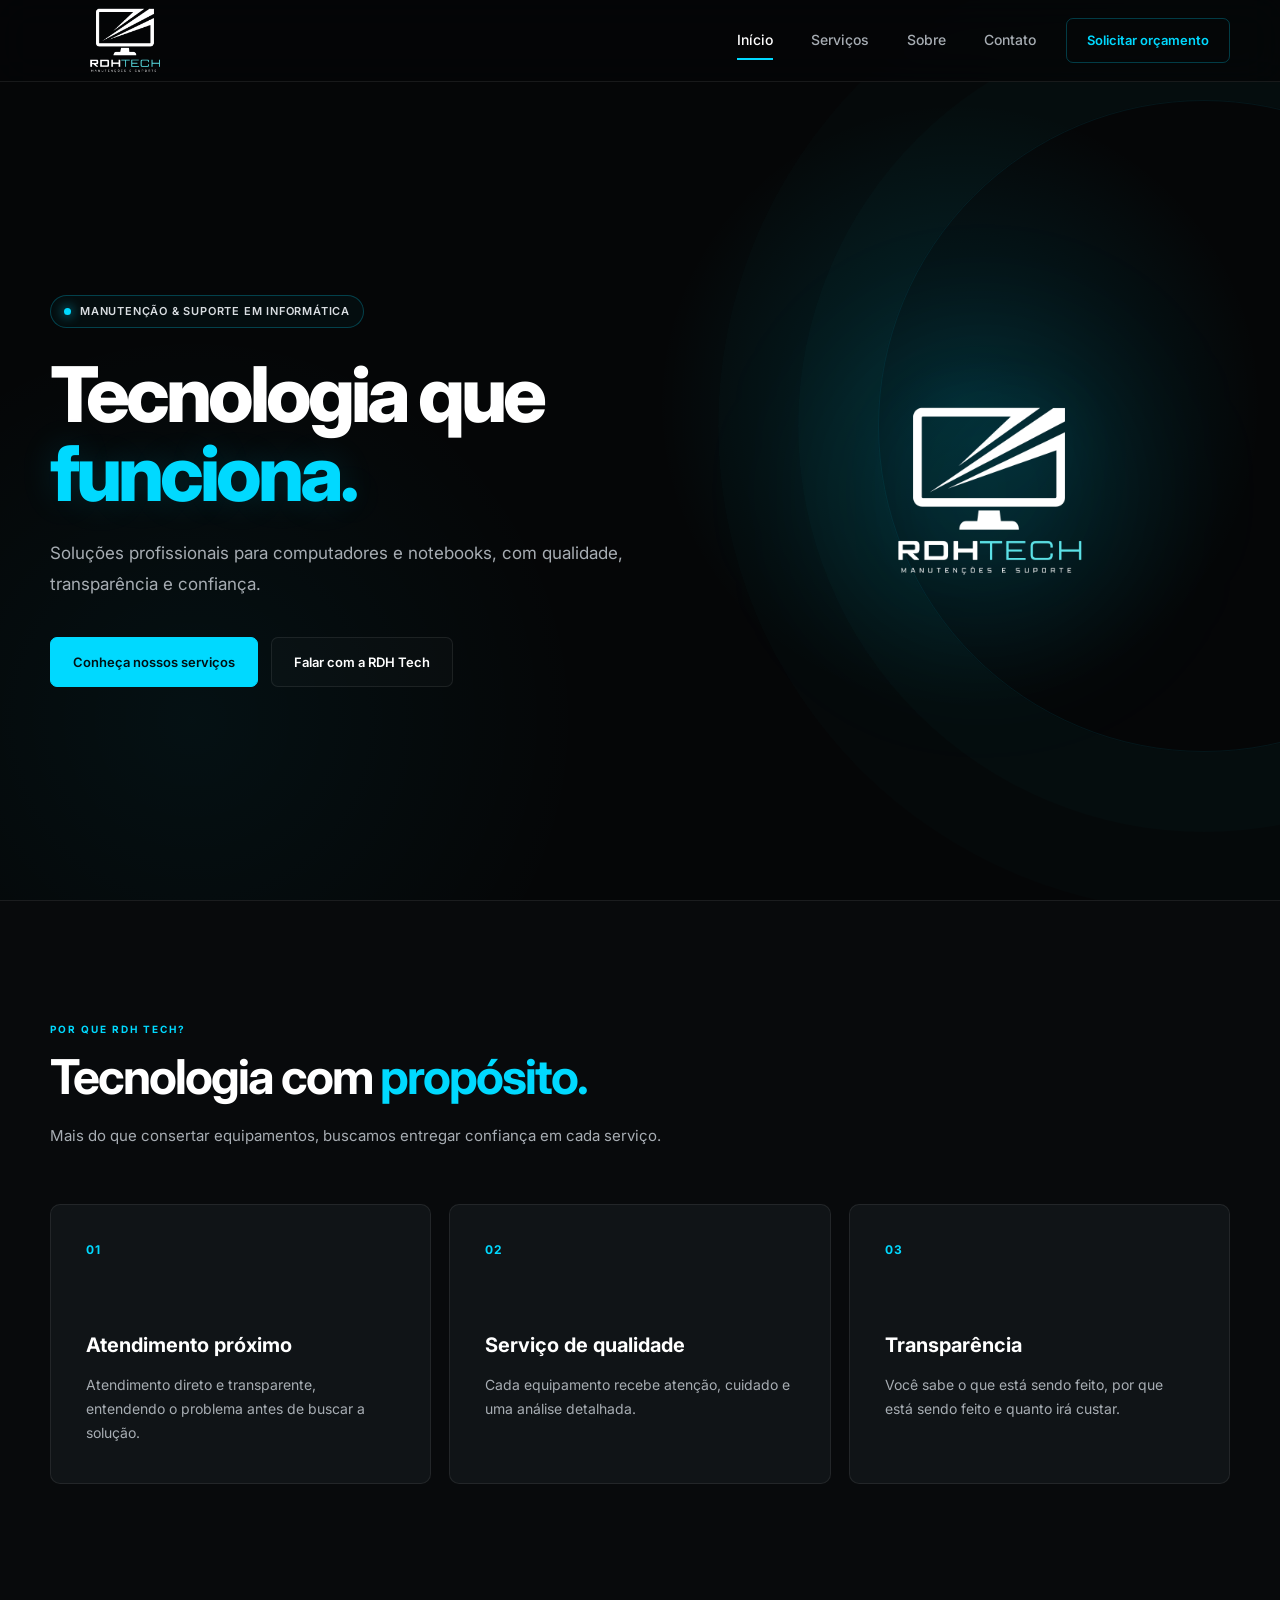
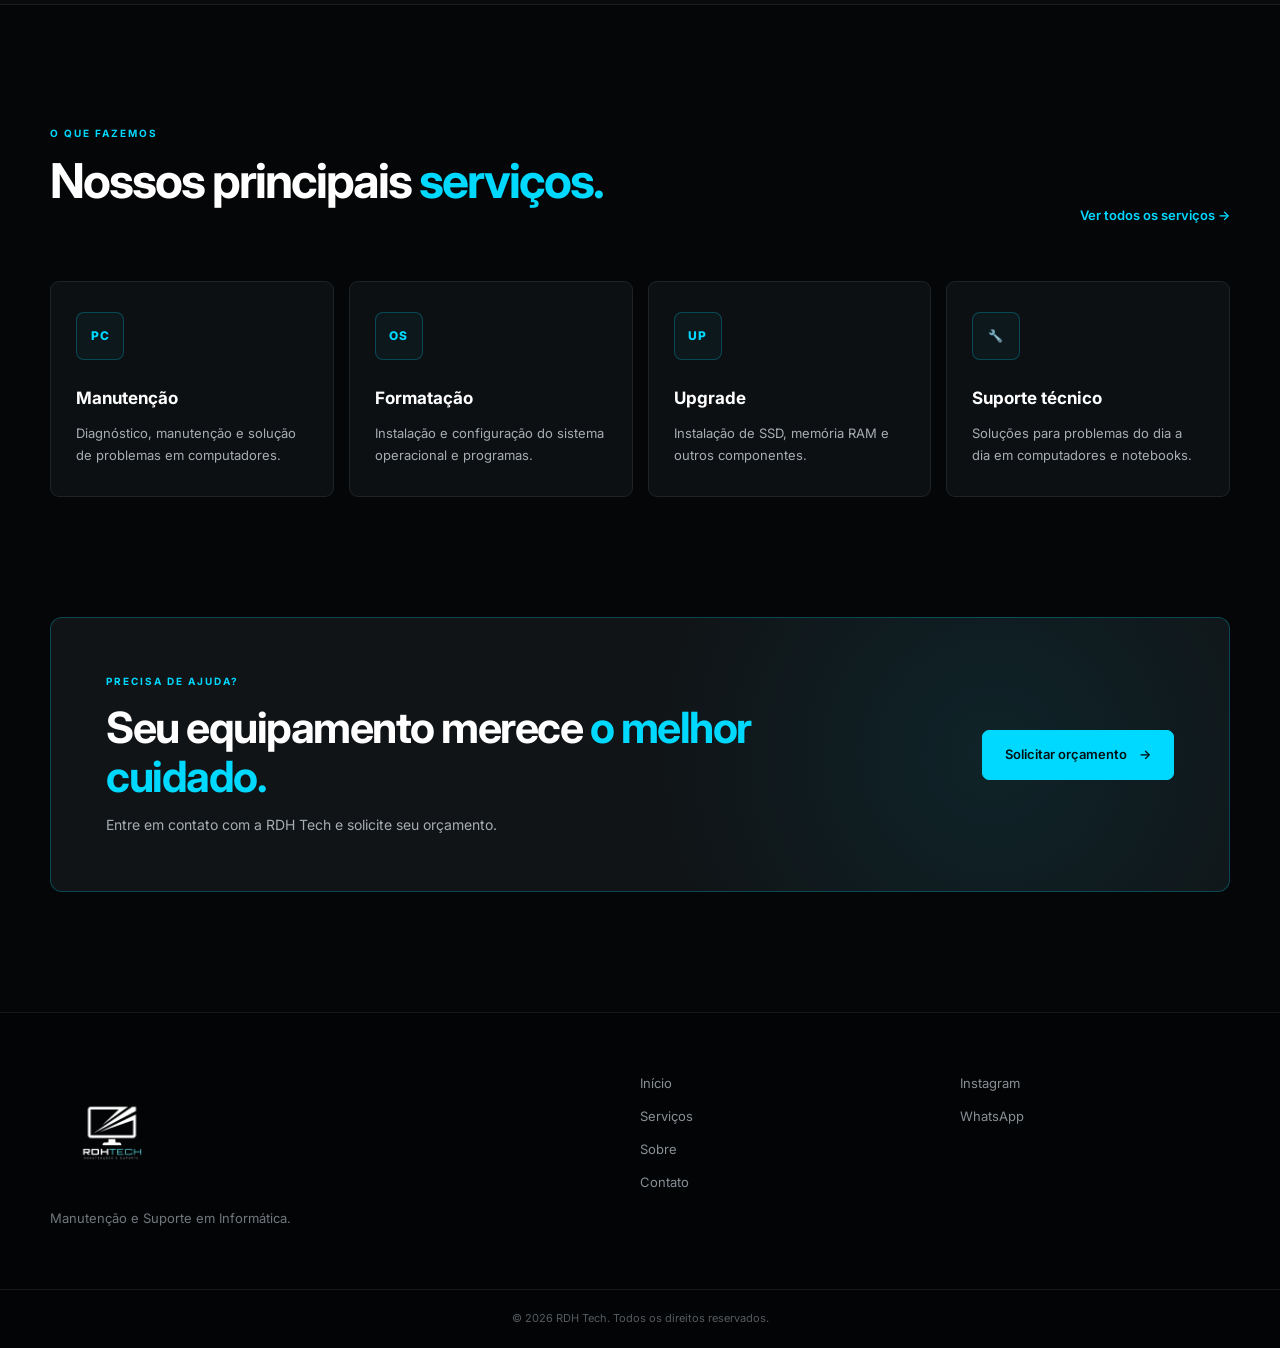
==== index.html @ 2783f00d "atualização" ====
<!DOCTYPE html>
<html lang="pt-BR">

<head>
    <meta charset="UTF-8">

    <meta name="viewport" content="width=device-width, initial-scale=1.0">

    <meta name="description"
        content="RDH Tech — Manutenção e Suporte em Informática. Soluções profissionais para computadores e notebooks.">

    <title>RDH Tech | Manutenção e Suporte em Informática</title>

    <!-- Google Fonts -->
    <link rel="preconnect" href="https://fonts.googleapis.com">
    <link rel="preconnect" href="https://fonts.gstatic.com" crossorigin>

    <link
        href="https://fonts.googleapis.com/css2?family=Inter:wght@400;500;600;700;800&display=swap"
        rel="stylesheet">

    <!-- CSS -->
    <link rel="stylesheet" href="css/style.css">
</head>

<body>

    <!-- =========================
         HEADER
    ========================== -->

    <header class="header">

        <div class="container header-container">

            <a href="index.html" class="logo-link">

                <img
                    src="img/logo1.png"
                    alt="RDH Tech"
                    class="logo">

            </a>

            <nav class="nav">

                <a href="index.html" class="nav-link active">
                    Início
                </a>

                <a href="paginas/servicos.html" class="nav-link">
                    Serviços
                </a>

                <a href="paginas/sobre.html" class="nav-link">
                    Sobre
                </a>

                <a href="paginas/contato.html" class="nav-link">
                    Contato
                </a>

            </nav>

            <a
                href="https://wa.me/5516994265713"
                target="_blank"
                class="header-button">

                Solicitar orçamento

            </a>

            <button class="menu-button" id="menuButton">
                ☰
            </button>

        </div>

    </header>


    <!-- =========================
         HERO
    ========================== -->

    <main>

        <section class="hero">

            <div class="hero-background"></div>

            <div class="container hero-container">

                <div class="hero-content">

                    <span class="hero-tag">
                        <span class="status-dot"></span>
                        Manutenção & Suporte em Informática
                    </span>

                    <h1>

                        Tecnologia que
                        <span>funciona.</span>

                    </h1>

                    <p>

                        Soluções profissionais para computadores e notebooks,
                        com qualidade, transparência e confiança.

                    </p>

                    <div class="hero-buttons">

                        <a
                            href="paginas/servicos.html"
                            class="button button-primary">

                            Conheça nossos serviços

                            

                        </a>

                        <a
                            href="https://wa.me/5516994265713"
                            target="_blank"
                            class="button button-outline">

                            Falar com a RDH Tech

                        </a>

                    </div>

                </div>


                <div class="hero-logo">

                    <div class="logo-glow"></div>

                    <img
                        src="img/logo1.png"
                        alt="RDH Tech">

                </div>

            </div>

        </section>


        <!-- =========================
             DIFERENCIAIS
        ========================== -->

        <section class="diferenciais">

            <div class="container">

                <div class="section-header">

                    <span class="section-label">
                        POR QUE RDH TECH?
                    </span>

                    <h2>
                        Tecnologia com
                        <span>propósito.</span>
                    </h2>

                    <p>
                        Mais do que consertar equipamentos,
                        buscamos entregar confiança em cada serviço.
                    </p>

                </div>


                <div class="diferenciais-grid">


                    <article class="feature-card">

                        <div class="feature-number">
                            01
                        </div>

                        <h3>
                            Atendimento próximo
                        </h3>

                        <p>
                            Atendimento direto e transparente,
                            entendendo o problema antes de buscar
                            a solução.
                        </p>

                    </article>


                    <article class="feature-card">

                        <div class="feature-number">
                            02
                        </div>

                        <h3>
                            Serviço de qualidade
                        </h3>

                        <p>
                            Cada equipamento recebe atenção,
                            cuidado e uma análise detalhada.
                        </p>

                    </article>


                    <article class="feature-card">

                        <div class="feature-number">
                            03
                        </div>

                        <h3>
                            Transparência
                        </h3>

                        <p>
                            Você sabe o que está sendo feito,
                            por que está sendo feito e quanto irá custar.
                        </p>

                    </article>


                </div>

            </div>

        </section>


        <!-- =========================
             SERVIÇOS DESTAQUE
        ========================== -->

        <section class="servicos-preview">

            <div class="container">

                <div class="section-header section-header-row">

                    <div>

                        <span class="section-label">
                            O QUE FAZEMOS
                        </span>

                        <h2>
                            Nossos principais
                            <span>serviços.</span>
                        </h2>

                    </div>

                    <a
                        href="paginas/servicos.html"
                        class="text-link">

                        Ver todos os serviços →

                    </a>

                </div>


                <div class="services-grid">


                    <article class="service-card">

                        <div class="service-icon">
                            PC
                        </div>

                        <h3>
                            Manutenção
                        </h3>

                        <p>
                            Diagnóstico, manutenção e solução
                            de problemas em computadores.
                        </p>

                    </article>


                    <article class="service-card">

                        <div class="service-icon">
                            OS
                        </div>

                        <h3>
                            Formatação
                        </h3>

                        <p>
                            Instalação e configuração do sistema
                            operacional e programas.
                        </p>

                    </article>


                    <article class="service-card">

                        <div class="service-icon">
                            UP
                        </div>

                        <h3>
                            Upgrade
                        </h3>

                        <p>
                            Instalação de SSD, memória RAM
                            e outros componentes.
                        </p>

                    </article>


                    <article class="service-card">

                        <div class="service-icon">
                            🔧
                        </div>

                        <h3>
                            Suporte técnico
                        </h3>

                        <p>
                            Soluções para problemas do dia a dia
                            em computadores e notebooks.
                        </p>

                    </article>


                </div>

            </div>

        </section>


        <!-- =========================
             CTA
        ========================== -->

        <section class="cta">

            <div class="container">

                <div class="cta-box">

                    <div>

                        <span class="section-label">
                            PRECISA DE AJUDA?
                        </span>

                        <h2>
                            Seu equipamento merece
                            <span>o melhor cuidado.</span>
                        </h2>

                        <p>
                            Entre em contato com a RDH Tech
                            e solicite seu orçamento.
                        </p>

                    </div>


                    <a
                        href="https://wa.me/5516994265713"
                        target="_blank"
                        class="button button-primary">

                        Solicitar orçamento

                        <span>→</span>

                    </a>

                </div>

            </div>

        </section>

    </main>


    <!-- =========================
         FOOTER
    ========================== -->

    <footer class="footer">

        <div class="container footer-container">

            <div>

                <img
                    src="img/logo1.png"
                    alt="RDH Tech"
                    class="footer-logo">

                <p>
                    Manutenção e Suporte em Informática.
                </p>

            </div>


            <div class="footer-links">

                <a href="index.html">
                    Início
                </a>

                <a href="paginas/servicos.html">
                    Serviços
                </a>

                <a href="paginas/sobre.html">
                    Sobre
                </a>

                <a href="paginas/contato.html">
                    Contato
                </a>

            </div>


            <div class="footer-social">

                <a
                    href="https://www.instagram.com/rdh.tech"
                    target="_blank">

                    Instagram

                </a>

                <a
                    href="https://wa.me/5516994265713"
                    target="_blank">

                    WhatsApp

                </a>

            </div>

        </div>


        <div class="footer-bottom">

            <p>
                © 2026 RDH Tech. Todos os direitos reservados.
            </p>

        </div>

    </footer>


    <!-- JavaScript -->
    <script src="js/script.js"></script>

</body>

</html>
---- css/style.css ----
/* =========================================================
   RDH TECH
   STYLE SHEET
   ========================================================= */


/* =========================================================
   RESET
   ========================================================= */

* {
    margin: 0;
    padding: 0;
    box-sizing: border-box;
}

html {
    scroll-behavior: smooth;
}

body {
    font-family: "Inter", sans-serif;
    background: #050607;
    color: #ffffff;
    line-height: 1.6;
    overflow-x: hidden;
}

a {
    color: inherit;
    text-decoration: none;
}

img {
    max-width: 100%;
    display: block;
}

button {
    font-family: inherit;
}


/* =========================================================
   VARIÁVEIS
   ========================================================= */

:root {

    /* Identidade RDH Tech */

    --cyan: #00d9ff;
    --cyan-light: #42e5ff;
    --cyan-dark: #00a8c7;

    /* Fundos */

    --black: #050607;
    --black-2: #080a0c;
    --black-3: #0d1013;
    --card: #101417;

    /* Texto */

    --white: #ffffff;
    --text: #a7adb3;
    --text-light: #d9dde1;

    /* Bordas */

    --border: rgba(255, 255, 255, 0.08);
    --border-cyan: rgba(0, 217, 255, 0.25);

    /* Efeitos */

    --shadow: 0 20px 60px rgba(0, 0, 0, 0.35);

    --container: 1180px;
}


/* =========================================================
   CONTAINER
   ========================================================= */

.container {
    width: min(100% - 40px, var(--container));
    margin-inline: auto;
}


/* =========================================================
   HEADER
   ========================================================= */

.header {

    position: fixed;

    top: 0;
    left: 0;

    width: 100%;

    height: 82px;

    z-index: 1000;

    background: rgba(5, 6, 7, 0.78);

    backdrop-filter: blur(18px);
    -webkit-backdrop-filter: blur(18px);

    border-bottom: 1px solid var(--border);
}


.header-container {

    height: 100%;

    display: flex;

    align-items: center;

    justify-content: space-between;

    gap: 30px;
}


/* Logo */

.logo-link {
    display: flex;
    align-items: center;
}

.logo {

    width: 145px;

    height: auto;

    object-fit: contain;

    transition: 0.3s ease;
}

.logo:hover {
    transform: scale(1.03);
}


/* =========================================================
   NAV
   ========================================================= */

.nav {

    display: flex;

    align-items: center;

    gap: 38px;

    margin-left: auto;
}


.nav-link {

    position: relative;

    color: var(--text);

    font-size: 14px;

    font-weight: 500;

    transition: 0.3s ease;
}


.nav-link::after {

    content: "";

    position: absolute;

    left: 0;
    bottom: -8px;

    width: 0;
    height: 2px;

    background: var(--cyan);

    transition: 0.3s ease;
}


.nav-link:hover,
.nav-link.active {

    color: var(--white);
}


.nav-link:hover::after,
.nav-link.active::after {

    width: 100%;
}


/* =========================================================
   HEADER BUTTON
   ========================================================= */

.header-button {

    padding: 11px 20px;

    border: 1px solid var(--border-cyan);

    border-radius: 7px;

    color: var(--cyan);

    font-size: 13px;

    font-weight: 600;

    transition: 0.3s ease;
}


.header-button:hover {

    background: var(--cyan);

    color: #001014;

    border-color: var(--cyan);

    box-shadow:
        0 0 25px rgba(0, 217, 255, 0.15);
}


/* =========================================================
   MOBILE MENU BUTTON
   ========================================================= */

.menu-button {

    display: none;

    background: transparent;

    border: 0;

    color: white;

    font-size: 25px;

    cursor: pointer;
}


/* =========================================================
   HERO
   ========================================================= */

.hero {

    position: relative;

    min-height: 100vh;

    display: flex;

    align-items: center;

    overflow: hidden;

    padding-top: 82px;
}


/* Fundo */

.hero-background {

    position: absolute;

    inset: 0;

    pointer-events: none;

    background:

        radial-gradient(
            circle at 75% 45%,
            rgba(0, 217, 255, 0.13),
            transparent 28%
        ),

        radial-gradient(
            circle at 15% 80%,
            rgba(0, 217, 255, 0.05),
            transparent 30%
        );
}


.hero-background::after {

    content: "";

    position: absolute;

    width: 650px;
    height: 650px;

    right: -250px;
    top: 100px;

    border-radius: 50%;

    border: 1px solid rgba(0, 217, 255, 0.08);

    box-shadow:

        0 0 0 80px rgba(0, 217, 255, 0.015),

        0 0 0 160px rgba(0, 217, 255, 0.01);
}


/* Hero container */

.hero-container {

    position: relative;

    display: grid;

    grid-template-columns: 1.1fr 0.9fr;

    align-items: center;

    gap: 80px;

    padding-block: 100px;
}


/* =========================================================
   HERO CONTENT
   ========================================================= */

.hero-content {
    max-width: 680px;
}


.hero-tag {

    display: inline-flex;

    align-items: center;

    gap: 9px;

    padding: 7px 13px;

    margin-bottom: 28px;

    border: 1px solid var(--border-cyan);

    border-radius: 100px;

    color: var(--text-light);

    background: rgba(0, 217, 255, 0.035);

    font-size: 11px;

    font-weight: 600;

    letter-spacing: 0.8px;

    text-transform: uppercase;
}


.status-dot {

    width: 7px;
    height: 7px;

    border-radius: 50%;

    background: var(--cyan);

    box-shadow:
        0 0 12px var(--cyan);
}


.hero h1 {

    max-width: 700px;

    font-size: clamp(50px, 6vw, 82px);

    line-height: 1.02;

    letter-spacing: -4px;

    font-weight: 800;

    margin-bottom: 25px;
}


.hero h1 span {

    display: block;

    color: var(--cyan);

    text-shadow:
        0 0 35px rgba(0, 217, 255, 0.15);
}


.hero p {

    max-width: 580px;

    color: var(--text);

    font-size: 17px;

    line-height: 1.8;

    margin-bottom: 38px;
}


/* =========================================================
   HERO BUTTONS
   ========================================================= */

.hero-buttons {

    display: flex;

    align-items: center;

    flex-wrap: wrap;

    gap: 13px;
}


.button {

    display: inline-flex;

    align-items: center;

    justify-content: center;

    gap: 12px;

    min-height: 50px;

    padding: 0 22px;

    border-radius: 7px;

    font-size: 13px;

    font-weight: 600;

    transition:
        transform 0.3s ease,
        background 0.3s ease,
        border 0.3s ease,
        box-shadow 0.3s ease;
}


.button-primary {

    background: var(--cyan);

    color: #001014;

    border: 1px solid var(--cyan);
}


.button-primary:hover {

    transform: translateY(-3px);

    background: var(--cyan-light);

    box-shadow:
        0 12px 35px rgba(0, 217, 255, 0.18);
}


.button-outline {

    border: 1px solid var(--border);

    color: var(--white);

    background: rgba(255, 255, 255, 0.02);
}


.button-outline:hover {

    transform: translateY(-3px);

    border-color: var(--border-cyan);

    color: var(--cyan);

    background: rgba(0, 217, 255, 0.04);
}


/* =========================================================
   HERO LOGO
   ========================================================= */

.hero-logo {

    position: relative;

    display: flex;

    align-items: center;

    justify-content: center;

    min-height: 450px;
}


.hero-logo img {

    position: relative;

    z-index: 2;

    width: min(380px, 80%);

    filter:
        drop-shadow(
            0 0 35px rgba(0, 217, 255, 0.12)
        );

    animation: floating 5s ease-in-out infinite;
}


.logo-glow {

    position: absolute;

    width: 300px;
    height: 300px;

    border-radius: 50%;

    background: rgba(0, 217, 255, 0.08);

    filter: blur(70px);
}


/* =========================================================
   ANIMAÇÃO LOGO
   ========================================================= */

@keyframes floating {

    0% {
        transform: translateY(0);
    }

    50% {
        transform: translateY(-12px);
    }

    100% {
        transform: translateY(0);
    }
}


/* =========================================================
   SECTIONS
   ========================================================= */

.diferenciais,
.servicos-preview {

    padding: 120px 0;
}


.diferenciais {

    background: var(--black-2);

    border-top: 1px solid var(--border);
    border-bottom: 1px solid var(--border);
}


/* =========================================================
   SECTION HEADER
   ========================================================= */

.section-header {

    max-width: 650px;

    margin-bottom: 55px;
}


.section-header-row {

    max-width: none;

    display: flex;

    align-items: flex-end;

    justify-content: space-between;

    gap: 40px;
}


.section-label {

    display: block;

    margin-bottom: 14px;

    color: var(--cyan);

    font-size: 10px;

    font-weight: 700;

    letter-spacing: 2px;
}


.section-header h2 {

    font-size: clamp(32px, 4vw, 48px);

    line-height: 1.1;

    letter-spacing: -2px;

    margin-bottom: 18px;
}


.section-header h2 span {

    color: var(--cyan);
}


.section-header p {

    color: var(--text);

    font-size: 15px;

    line-height: 1.8;
}


/* =========================================================
   DIFERENCIAIS
   ========================================================= */

.diferenciais-grid {

    display: grid;

    grid-template-columns:
        repeat(3, 1fr);

    gap: 18px;
}


.feature-card {

    position: relative;

    min-height: 280px;

    padding: 35px;

    background: var(--card);

    border: 1px solid var(--border);

    border-radius: 10px;

    overflow: hidden;

    transition:
        transform 0.35s ease,
        border 0.35s ease;
}


.feature-card::before {

    content: "";

    position: absolute;

    left: 0;
    top: 0;

    width: 100%;
    height: 2px;

    background: linear-gradient(
        90deg,
        transparent,
        var(--cyan),
        transparent
    );

    opacity: 0;

    transition: 0.35s ease;
}


.feature-card:hover {

    transform: translateY(-7px);

    border-color: var(--border-cyan);
}


.feature-card:hover::before {

    opacity: 1;
}


.feature-number {

    margin-bottom: 70px;

    color: var(--cyan);

    font-size: 12px;

    font-weight: 700;

    letter-spacing: 1px;
}


.feature-card h3 {

    font-size: 20px;

    margin-bottom: 12px;
}


.feature-card p {

    color: var(--text);

    font-size: 14px;

    line-height: 1.7;
}


/* =========================================================
   SERVICES
   ========================================================= */

.services-grid {

    display: grid;

    grid-template-columns:
        repeat(4, 1fr);

    gap: 15px;
}


.service-card {

    padding: 30px 25px;

    background: var(--black-3);

    border: 1px solid var(--border);

    border-radius: 9px;

    transition: 0.3s ease;
}


.service-card:hover {

    transform: translateY(-6px);

    border-color: var(--border-cyan);

    background: #0f1518;
}


.service-icon {

    display: flex;

    align-items: center;

    justify-content: center;

    width: 48px;
    height: 48px;

    margin-bottom: 25px;

    border-radius: 8px;

    border: 1px solid var(--border-cyan);

    color: var(--cyan);

    background: rgba(0, 217, 255, 0.04);

    font-size: 12px;

    font-weight: 800;

    letter-spacing: 1px;
}


.service-card h3 {

    margin-bottom: 10px;

    font-size: 17px;
}


.service-card p {

    color: var(--text);

    font-size: 13px;

    line-height: 1.7;
}


/* =========================================================
   TEXT LINK
   ========================================================= */

.text-link {

    color: var(--cyan);

    font-size: 13px;

    font-weight: 600;

    white-space: nowrap;

    transition: 0.3s ease;
}


.text-link:hover {

    transform: translateX(5px);
}


/* =========================================================
   CTA
   ========================================================= */

.cta {

    padding: 0 0 120px;
}


.cta-box {

    position: relative;

    display: flex;

    align-items: center;

    justify-content: space-between;

    gap: 40px;

    padding: 55px;

    border: 1px solid var(--border-cyan);

    border-radius: 12px;

    overflow: hidden;

    background:

        radial-gradient(
            circle at 80% 50%,
            rgba(0, 217, 255, 0.08),
            transparent 35%
        ),

        var(--card);
}


.cta-box h2 {

    max-width: 650px;

    font-size: clamp(28px, 4vw, 43px);

    line-height: 1.15;

    letter-spacing: -1.5px;

    margin-bottom: 12px;
}


.cta-box h2 span {

    color: var(--cyan);
}


.cta-box p {

    color: var(--text);

    font-size: 14px;
}


/* =========================================================
   FOOTER
   ========================================================= */

.footer {

    border-top: 1px solid var(--border);

    background: #030405;
}


.footer-container {

    display: grid;

    grid-template-columns:
        2fr 1fr 1fr;

    gap: 50px;

    padding: 60px 0;
}


.footer-logo {

    width: 120px;

    margin-bottom: 15px;
}


.footer-container p {

    color: #70777d;

    font-size: 13px;
}


.footer-links,
.footer-social {

    display: flex;

    flex-direction: column;

    gap: 12px;
}


.footer-links a,
.footer-social a {

    color: #888f95;

    font-size: 13px;

    transition: 0.3s ease;
}


.footer-links a:hover,
.footer-social a:hover {

    color: var(--cyan);

    transform: translateX(3px);
}


.footer-bottom {

    padding: 20px;

    border-top: 1px solid var(--border);

    text-align: center;
}


.footer-bottom p {

    color: #555b60;

    font-size: 11px;
}


/* =========================================================
   RESPONSIVIDADE
   ========================================================= */


/* TABLET */

@media (max-width: 1000px) {

    .nav {
        gap: 22px;
    }

    .header-button {
        display: none;
    }

    .hero-container {

        grid-template-columns: 1fr;

        text-align: center;

        gap: 30px;
    }

    .hero-content {
        margin-inline: auto;
    }

    .hero-tag {
        margin-inline: auto;
    }

    .hero p {
        margin-inline: auto;
    }

    .hero-buttons {
        justify-content: center;
    }

    .hero-logo {

        min-height: 300px;

        order: -1;
    }

    .hero-logo img {
        width: 250px;
    }

    .diferenciais-grid {
        grid-template-columns: 1fr;
    }

    .services-grid {
        grid-template-columns:
            repeat(2, 1fr);
    }

}


/* MOBILE */

@media (max-width: 700px) {

    .container {
        width: min(100% - 30px, var(--container));
    }


    /* Header */

    .header {
        height: 70px;
    }

    .logo {
        width: 115px;
    }

    .nav {
        display: none;
    }

    .menu-button {
        display: block;
    }


    /* Hero */

    .hero {
        padding-top: 70px;
    }

    .hero-container {
        padding-block: 70px;
    }

    .hero-logo {
        min-height: 220px;
    }

    .hero-logo img {
        width: 210px;
    }

    .hero h1 {

        font-size: 47px;

        letter-spacing: -2.5px;
    }

    .hero p {
        font-size: 15px;
    }

    .hero-buttons {

        flex-direction: column;

        align-items: stretch;
    }

    .button {
        width: 100%;
    }


    /* Sections */

    .diferenciais,
    .servicos-preview {
        padding: 85px 0;
    }

    .section-header {
        margin-bottom: 40px;
    }

    .section-header-row {

        align-items: flex-start;

        flex-direction: column;

        gap: 20px;
    }


    /* Services */

    .services-grid {
        grid-template-columns: 1fr;
    }


    /* Cards */

    .feature-card {
        min-height: auto;
    }

    .feature-number {
        margin-bottom: 45px;
    }


    /* CTA */

    .cta {
        padding-bottom: 85px;
    }

    .cta-box {

        flex-direction: column;

        align-items: flex-start;

        padding: 35px 25px;
    }


    /* Footer */

    .footer-container {

        grid-template-columns: 1fr;

        gap: 35px;

        padding: 45px 0;
    }

}


/* =========================================================
   REDUÇÃO DE MOVIMENTO
   ========================================================= */

@media (prefers-reduced-motion: reduce) {

    *,
    *::before,
    *::after {

        animation-duration: 0.01ms !important;

        animation-iteration-count: 1 !important;

        scroll-behavior: auto !important;

        transition-duration: 0.01ms !important;
    }

}

/* =========================================================
   JAVASCRIPT / INTERAÇÕES
   ========================================================= */

.header.scrolled {
    background: rgba(5, 6, 7, 0.94);
    box-shadow: 0 10px 40px rgba(0, 0, 0, 0.25);
}


/* Animação de entrada */

.reveal {
    opacity: 0;
    transform: translateY(25px);
    transition:
        opacity 0.7s ease,
        transform 0.7s ease;
}

.reveal.show {
    opacity: 1;
    transform: translateY(0);
}


/* Menu mobile */

@media (max-width: 700px) {

    .nav.mobile-active {

        position: absolute;

        top: 70px;
        left: 15px;
        right: 15px;

        display: flex;

        flex-direction: column;

        gap: 0;

        padding: 10px;

        background: rgba(10, 13, 15, 0.98);

        border: 1px solid rgba(0, 217, 255, 0.15);

        border-radius: 10px;

        box-shadow:
            0 20px 50px rgba(0, 0, 0, 0.5);
    }

    .nav.mobile-active .nav-link {

        width: 100%;

        padding: 15px;

        border-radius: 6px;
    }

    .nav.mobile-active .nav-link:hover {

        background: rgba(0, 217, 255, 0.05);
    }

    .nav.mobile-active .nav-link::after {
        display: none;
    }

}

/* =========================================================
   SOBRE / HISTÓRIA DA RDH TECH
   ========================================================= */


/* =========================================================
   STORY
   ========================================================= */

.story-section {

    padding: 120px 0;

}


.story-intro {

    max-width: 720px;

    margin-bottom: 100px;

}


.story-intro h2 {

    font-size: clamp(35px, 5vw, 55px);

    line-height: 1.1;

    letter-spacing: -2px;

    margin-bottom: 25px;

}


.story-intro h2 span {

    color: var(--cyan);

}


.story-intro p {

    max-width: 650px;

    color: var(--text);

    font-size: 16px;

    line-height: 1.9;

    margin-bottom: 15px;

}


/* =========================================================
   TIMELINE
   ========================================================= */

.story-timeline {

    position: relative;

    max-width: 900px;

    margin-inline: auto;

}


/* Linha vertical */

.story-timeline::before {

    content: "";

    position: absolute;

    top: 0;
    bottom: 0;

    left: 25px;

    width: 1px;

    background: linear-gradient(
        to bottom,
        transparent,
        var(--border-cyan),
        var(--border-cyan),
        transparent
    );

}


/* Item */

.story-item {

    position: relative;

    display: grid;

    grid-template-columns: 52px 1fr;

    gap: 35px;

    margin-bottom: 80px;

}


.story-item:last-child {

    margin-bottom: 0;

}


/* Número */

.story-marker {

    position: relative;

    z-index: 2;

    display: flex;

    align-items: center;

    justify-content: center;

    width: 52px;
    height: 52px;

    border-radius: 50%;

    border: 1px solid var(--border-cyan);

    background: var(--black);

    color: var(--cyan);

    font-size: 11px;

    font-weight: 700;

    box-shadow:
        0 0 25px rgba(0, 217, 255, 0.05);

}


/* Conteúdo */

.story-content {

    padding-top: 5px;

}


.story-label {

    display: block;

    margin-bottom: 12px;

    color: var(--cyan);

    font-size: 10px;

    font-weight: 700;

    letter-spacing: 2px;

}


.story-content h3 {

    font-size: 25px;

    line-height: 1.25;

    margin-bottom: 13px;

}


.story-content p {

    max-width: 650px;

    color: var(--text);

    font-size: 14px;

    line-height: 1.8;

}


/* =========================================================
   ESSÊNCIA
   ========================================================= */

.essence-section {

    padding: 120px 0;

    background: var(--black-2);

    border-top: 1px solid var(--border);

    border-bottom: 1px solid var(--border);

}


.essence-grid {

    display: grid;

    grid-template-columns:
        repeat(3, 1fr);

    gap: 18px;

}


.essence-card {

    min-height: 260px;

    padding: 32px;

    background: var(--card);

    border: 1px solid var(--border);

    border-radius: 10px;

    transition: 0.35s ease;

}


.essence-card:hover {

    transform: translateY(-7px);

    border-color: var(--border-cyan);

}


.essence-number {

    display: block;

    margin-bottom: 70px;

    color: var(--cyan);

    font-size: 11px;

    font-weight: 700;

    letter-spacing: 1px;

}


.essence-card h3 {

    margin-bottom: 10px;

    font-size: 20px;

}


.essence-card p {

    color: var(--text);

    font-size: 13px;

    line-height: 1.8;

}


/* =========================================================
   VISÃO
   ========================================================= */

.vision-section {

    padding: 120px 0;

}


.vision-box {

    position: relative;

    display: grid;

    grid-template-columns: 1.3fr 0.7fr;

    align-items: center;

    gap: 60px;

    min-height: 430px;

    padding: 60px;

    border: 1px solid var(--border-cyan);

    border-radius: 12px;

    overflow: hidden;

    background:

        radial-gradient(
            circle at 80% 50%,
            rgba(0, 217, 255, 0.09),
            transparent 35%
        ),

        var(--card);

}


.vision-content {

    position: relative;

    z-index: 2;

}


.vision-content h2 {

    max-width: 600px;

    font-size: clamp(35px, 5vw, 55px);

    line-height: 1.1;

    letter-spacing: -2px;

    margin-bottom: 20px;

}


.vision-content h2 span {

    color: var(--cyan);

}


.vision-content p {

    max-width: 620px;

    color: var(--text);

    font-size: 15px;

    line-height: 1.9;

    margin-bottom: 30px;

}


.vision-mark {

    display: flex;

    align-items: center;

    justify-content: center;

}


.vision-mark img {

    width: min(280px, 80%);

    opacity: 0.85;

    filter:
        drop-shadow(
            0 0 35px rgba(0, 217, 255, 0.14)
        );

}


/* =========================================================
   MOBILE
   ========================================================= */

@media (max-width: 800px) {

    .story-section,
    .essence-section,
    .vision-section {

        padding: 85px 0;

    }


    .story-intro {

        margin-bottom: 70px;

    }


    .story-timeline::before {

        left: 20px;

    }


    .story-item {

        grid-template-columns: 42px 1fr;

        gap: 22px;

        margin-bottom: 60px;

    }


    .story-marker {

        width: 42px;
        height: 42px;

    }


    .story-content h3 {

        font-size: 21px;

    }


    .story-content p {

        font-size: 13px;

    }


    .essence-grid {

        grid-template-columns: 1fr;

    }


    .essence-card {

        min-height: auto;

    }


    .essence-number {

        margin-bottom: 40px;

    }


    .vision-box {

        grid-template-columns: 1fr;

        padding: 35px 25px;

        text-align: left;

    }


    .vision-mark {

        order: -1;

    }


    .vision-mark img {

        width: 180px;

    }

}


/* =========================================================
   PÁGINA DE CONTATO
   ========================================================= */


/* =========================================================
   CONTATO
   ========================================================= */

.contact-section {

    padding: 110px 0;

}


.contact-grid {

    display: grid;

    grid-template-columns:
        1fr 1fr;

    gap: 70px;

    align-items: start;

}


/* =========================================================
   INFORMAÇÕES
   ========================================================= */

.contact-info h2 {

    font-size: clamp(35px, 4vw, 50px);

    line-height: 1.1;

    letter-spacing: -2px;

    margin-bottom: 20px;

}


.contact-info h2 span {

    color: var(--cyan);

}


.contact-info > p {

    max-width: 500px;

    color: var(--text);

    font-size: 15px;

    line-height: 1.8;

    margin-bottom: 35px;

}


/* =========================================================
   CONTACT CARDS
   ========================================================= */

.contact-card {

    display: flex;

    align-items: center;

    gap: 18px;

    padding: 18px;

    margin-bottom: 12px;

    border: 1px solid var(--border);

    border-radius: 9px;

    background: var(--card);

    transition: 0.3s ease;

}


.contact-card:hover {

    transform: translateX(6px);

    border-color: var(--border-cyan);

}


.contact-icon {

    display: flex;

    align-items: center;

    justify-content: center;

    width: 46px;
    height: 46px;

    flex-shrink: 0;

    border-radius: 7px;

    border: 1px solid var(--border-cyan);

    color: var(--cyan);

    background: rgba(0, 217, 255, 0.04);

    font-size: 10px;

    font-weight: 800;

    letter-spacing: 1px;

}


.contact-card div:nth-child(2) {

    display: flex;

    flex-direction: column;

    gap: 2px;

}


.contact-card div:nth-child(2) span {

    color: #777e84;

    font-size: 10px;

    text-transform: uppercase;

    letter-spacing: 1px;

}


.contact-card strong {

    color: var(--white);

    font-size: 14px;

}


.contact-arrow {

    margin-left: auto;

    color: var(--cyan);

    font-size: 20px;

}


/* =========================================================
   CONTACT BOX
   ========================================================= */

.contact-box {

    padding: 40px;

    border: 1px solid var(--border-cyan);

    border-radius: 11px;

    background:

        radial-gradient(
            circle at 90% 10%,
            rgba(0, 217, 255, 0.07),
            transparent 35%
        ),

        var(--card);

}


.contact-box h2 {

    font-size: 32px;

    line-height: 1.2;

    letter-spacing: -1px;

    margin-bottom: 15px;

}


.contact-box h2 span {

    color: var(--cyan);

}


.contact-box > p {

    color: var(--text);

    font-size: 14px;

    line-height: 1.7;

    margin-bottom: 35px;

}


/* =========================================================
   CONTACT STEPS
   ========================================================= */

.contact-steps {

    display: flex;

    flex-direction: column;

    gap: 20px;

    margin-bottom: 35px;

}


.contact-steps > div {

    display: grid;

    grid-template-columns: 35px 1fr;

    gap: 15px;

    align-items: start;

}


.contact-steps span {

    color: var(--cyan);

    font-size: 10px;

    font-weight: 700;

}


.contact-steps p {

    color: #9ba2a8;

    font-size: 13px;

    line-height: 1.5;

}


.contact-button {

    width: 100%;

}


/* =========================================================
   LOCALIZAÇÃO
   ========================================================= */

.contact-location {

    padding: 0 0 110px;

}


.location-box {

    display: flex;

    align-items: center;

    justify-content: space-between;

    gap: 40px;

    padding: 35px 40px;

    border: 1px solid var(--border);

    border-radius: 10px;

    background: var(--black-2);

}


.location-box h2 {

    font-size: 25px;

    margin-bottom: 5px;

}


.location-box p {

    color: var(--text);

    font-size: 13px;

}


.location-info {

    display: flex;

    align-items: center;

    gap: 15px;

}


.location-info > span {

    font-size: 25px;

}


.location-info strong {

    font-size: 14px;

}


/* =========================================================
   FAQ
   ========================================================= */

.faq-section {

    padding: 110px 0;

    background: var(--black-2);

    border-top: 1px solid var(--border);

    border-bottom: 1px solid var(--border);

}


.faq-grid {

    display: grid;

    grid-template-columns:
        repeat(3, 1fr);

    gap: 18px;

}


.faq-card {

    padding: 30px;

    border: 1px solid var(--border);

    border-radius: 9px;

    background: var(--card);

    transition: 0.3s ease;

}


.faq-card:hover {

    transform: translateY(-5px);

    border-color: var(--border-cyan);

}


.faq-card > span {

    display: block;

    margin-bottom: 50px;

    color: var(--cyan);

    font-size: 10px;

    font-weight: 700;

    letter-spacing: 1px;

}


.faq-card h3 {

    font-size: 17px;

    line-height: 1.4;

    margin-bottom: 12px;

}


.faq-card p {

    color: var(--text);

    font-size: 13px;

    line-height: 1.7;

}


/* =========================================================
   RESPONSIVIDADE
   ========================================================= */

@media (max-width: 900px) {

    .contact-grid {

        grid-template-columns: 1fr;

        gap: 50px;

    }


    .faq-grid {

        grid-template-columns:
            1fr 1fr;

    }

}


@media (max-width: 700px) {

    .contact-section {

        padding: 75px 0;

    }


    .contact-box {

        padding: 30px 25px;

    }


    .location-box {

        flex-direction: column;

        align-items: flex-start;

        padding: 30px 25px;

    }


    .contact-location {

        padding-bottom: 75px;

    }


    .faq-section {

        padding: 75px 0;

    }


    .faq-grid {

        grid-template-columns: 1fr;

    }


    .faq-card > span {

        margin-bottom: 35px;

    }

}

/* =========================================================
   PÁGINA DE SERVIÇOS — RDH TECH
   ========================================================= */


/* =========================================================
   HERO DA PÁGINA
   ========================================================= */

.page-hero {
    position: relative;

    min-height: 520px;

    display: flex;
    align-items: center;

    padding-top: 82px;

    overflow: hidden;

    background:
        radial-gradient(
            circle at 82% 50%,
            rgba(0, 217, 255, 0.10),
            transparent 30%
        ),
        var(--black);

    border-bottom: 1px solid var(--border);
}


/* círculos decorativos */

.page-hero::before {
    content: "";

    position: absolute;

    width: 600px;
    height: 600px;

    right: -300px;
    top: 50%;

    transform: translateY(-50%);

    border-radius: 50%;

    border: 1px solid rgba(0, 217, 255, 0.07);

    box-shadow:
        0 0 0 80px rgba(0, 217, 255, 0.012),
        0 0 0 160px rgba(0, 217, 255, 0.008);

    pointer-events: none;
}


/* brilho */

.page-hero::after {
    content: "";

    position: absolute;

    width: 400px;
    height: 400px;

    right: -140px;
    top: 50%;

    transform: translateY(-50%);

    border-radius: 50%;

    background: rgba(0, 217, 255, 0.05);

    filter: blur(90px);

    pointer-events: none;
}


/* =========================================================
   CONTAINER DO HERO
   ========================================================= */

.page-hero-container {
    position: relative;

    z-index: 2;

    padding: 100px 0;
}


/* =========================================================
   LABEL
   ========================================================= */

.page-hero .section-label {
    display: inline-flex;

    align-items: center;

    gap: 9px;

    margin-bottom: 20px;

    color: var(--cyan);

    font-size: 10px;

    font-weight: 700;

    letter-spacing: 2px;

    text-transform: uppercase;
}


.page-hero .section-label::before {
    content: "";

    width: 22px;
    height: 1px;

    background: var(cyan);

    box-shadow:
        0 0 10px rgba(0, 217, 255, 0.4);
}


/* =========================================================
   TÍTULO
   ========================================================= */

.page-hero h1 {
    max-width: 800px;

    margin-bottom: 25px;

    color: var(--white);

    font-size: clamp(46px, 6vw, 76px);

    line-height: 1.02;

    letter-spacing: -3.5px;

    font-weight: 800;
}


.page-hero h1 span {
    color: var(--cyan);

    text-shadow:
        0 0 35px rgba(0, 217, 255, 0.14);
}


/* =========================================================
   DESCRIÇÃO
   ========================================================= */

.page-hero p {
    max-width: 600px;

    color: var(--text);

    font-size: 16px;

    line-height: 1.85;
}


/* =========================================================
   ÁREA DOS SERVIÇOS
   ========================================================= */

.services-page {
    padding: 115px 0 120px;

    background: var(--black-2);

    border-bottom: 1px solid var(--border);
}


/* =========================================================
   GRID DOS CARDS
   ========================================================= */

.services-page-grid {
    display: grid;

    grid-template-columns: repeat(3, minmax(0, 1fr));

    gap: 18px;
}


/* =========================================================
   CARD DE SERVIÇO
   ========================================================= */

.service-large-card {
    position: relative;

    display: flex;

    flex-direction: column;

    min-height: 390px;

    padding: 32px;

    background:
        linear-gradient(
            145deg,
            rgba(255, 255, 255, 0.025),
            transparent 50%
        ),
        var(--card);

    border: 1px solid var(--border);

    border-radius: 12px;

    overflow: hidden;

    transition:
        transform 0.3s ease,
        border-color 0.3s ease,
        background 0.3s ease,
        box-shadow 0.3s ease;
}


/* linha cyan no topo */

.service-large-card::before {
    content: "";

    position: absolute;

    top: 0;
    left: 0;

    width: 100%;
    height: 2px;

    background:
        linear-gradient(
            90deg,
            transparent,
            var(--cyan),
            transparent
        );

    opacity: 0;

    transition: opacity 0.3s ease;
}


/* brilho interno */

.service-large-card::after {
    content: "";

    position: absolute;

    width: 200px;
    height: 200px;

    right: -100px;
    bottom: -110px;

    border-radius: 50%;

    background: rgba(0, 217, 255, 0.035);

    filter: blur(40px);

    pointer-events: none;

    transition: 0.3s ease;
}


/* hover */

.service-large-card:hover {
    transform: translateY(-7px);

    border-color: var(--border-cyan);

    background:
        linear-gradient(
            145deg,
            rgba(0, 217, 255, 0.035),
            transparent 50%
        ),
        #0f1518;

    box-shadow:
        0 20px 50px rgba(0, 0, 0, 0.28);
}


.service-large-card:hover::before {
    opacity: 1;
}


.service-large-card:hover::after {
    background: rgba(0, 217, 255, 0.07);
}


/* =========================================================
   PARTE SUPERIOR DO CARD
   ========================================================= */

.service-top {
    position: relative;

    z-index: 2;

    display: flex;

    align-items: center;

    justify-content: space-between;

    margin-bottom: 55px;
}


/* número */

.service-index {
    color: var(--cyan);

    font-size: 11px;

    font-weight: 700;

    letter-spacing: 1px;
}


/* símbolo */

.service-symbol {
    display: flex;

    align-items: center;

    justify-content: center;

    width: 52px;
    height: 52px;

    border: 1px solid var(--border-cyan);

    border-radius: 9px;

    color: var(--cyan);

    background: rgba(0, 217, 255, 0.045);

    font-size: 11px;

    font-weight: 800;

    letter-spacing: 1px;

    box-shadow:
        inset 0 0 20px rgba(0, 217, 255, 0.02);
}


/* =========================================================
   TÍTULO DO SERVIÇO
   ========================================================= */

.service-large-card h2 {
    position: relative;

    z-index: 2;

    margin-bottom: 12px;

    color: var(--white);

    font-size: 21px;

    line-height: 1.35;

    font-weight: 700;
}


/* =========================================================
   DESCRIÇÃO
   ========================================================= */

.service-large-card > p {
    position: relative;

    z-index: 2;

    margin-bottom: 25px;

    color: var(--text);

    font-size: 13px;

    line-height: 1.75;
}


/* =========================================================
   LISTA
   ========================================================= */

.service-large-card ul {
    position: relative;

    z-index: 2;

    display: flex;

    flex-direction: column;

    gap: 9px;

    margin-top: auto;

    padding: 0;

    list-style: none;
}


.service-large-card li {
    position: relative;

    padding-left: 18px;

    color: var(--text-light);

    font-size: 12px;

    line-height: 1.5;
}


.service-large-card li::before {
    content: "";

    position: absolute;

    left: 0;
    top: 8px;

    width: 5px;
    height: 5px;

    border-radius: 50%;

    background: var(--cyan);

    box-shadow:
        0 0 8px rgba(0, 217, 255, 0.35);
}


/* =========================================================
   PROCESSO
   ========================================================= */

.process-section {
    padding: 120px 0;

    background: var(--black);
}


/* =========================================================
   CABEÇALHO DO PROCESSO
   ========================================================= */

.process-section .section-header {
    max-width: 700px;

    margin-bottom: 60px;
}


/* =========================================================
   GRID DO PROCESSO
   ========================================================= */

.process-grid {
    display: grid;

    grid-template-columns: repeat(4, 1fr);

    gap: 18px;
}


/* =========================================================
   ITEM DO PROCESSO
   ========================================================= */

.process-section .process-item {
    position: relative;

    padding: 30px;

    min-height: 230px;

    background: var(--card);

    border: 1px solid var(--border);

    border-radius: 10px;

    overflow: hidden;

    transition:
        transform 0.3s ease,
        border-color 0.3s ease,
        background 0.3s ease;
}


.process-section .process-item::before {
    content: "";

    position: absolute;

    top: 0;
    left: 0;

    width: 100%;
    height: 2px;

    background:
        linear-gradient(
            90deg,
            transparent,
            var(--cyan),
            transparent
        );

    opacity: 0;

    transition: opacity 0.3s ease;
}


.process-section .process-item:hover {
    transform: translateY(-6px);

    border-color: var(--border-cyan);

    background: #0f1518;
}


.process-section .process-item:hover::before {
    opacity: 1;
}


/* =========================================================
   NÚMERO DO PROCESSO
   ========================================================= */

.process-section .process-number {
    display: block;

    margin-bottom: 55px;

    color: var(--cyan);

    font-size: 11px;

    font-weight: 700;

    letter-spacing: 1px;
}


/* =========================================================
   TÍTULO DO PROCESSO
   ========================================================= */

.process-section .process-item h3 {
    margin-bottom: 9px;

    color: var(--white);

    font-size: 17px;

    line-height: 1.4;
}


/* =========================================================
   TEXTO DO PROCESSO
   ========================================================= */

.process-section .process-item p {
    color: var(--text);

    font-size: 13px;

    line-height: 1.7;
}


/* =========================================================
   AJUSTE CTA DA PÁGINA
   ========================================================= */

.services-page + .process-section + .cta {
    padding-top: 0;
}


/* =========================================================
   TABLET
   ========================================================= */

@media (max-width: 1000px) {

    .page-hero {
        min-height: 480px;
    }

    .page-hero-container {
        padding: 90px 0;
    }

    .services-page-grid {
        grid-template-columns: repeat(2, minmax(0, 1fr));
    }

    .process-grid {
        grid-template-columns: repeat(2, 1fr);
    }

}


/* =========================================================
   MOBILE
   ========================================================= */

@media (max-width: 700px) {

    /* HERO */

    .page-hero {
        min-height: 440px;

        padding-top: 70px;
    }

    .page-hero-container {
        padding: 75px 0;
    }

    .page-hero h1 {
        max-width: 100%;

        margin-bottom: 20px;

        font-size: 45px;

        line-height: 1.04;

        letter-spacing: -2px;
    }

    .page-hero p {
        max-width: 100%;

        font-size: 15px;

        line-height: 1.75;
    }


    /* SERVIÇOS */

    .services-page {
        padding: 80px 0;
    }

    .services-page-grid {
        grid-template-columns: 1fr;

        gap: 14px;
    }

    .service-large-card {
        min-height: auto;

        padding: 27px 24px;
    }

    .service-top {
        margin-bottom: 40px;
    }

    .service-large-card h2 {
        font-size: 19px;
    }

    .service-large-card > p {
        font-size: 13px;
    }


    /* PROCESSO */

    .process-section {
        padding: 80px 0;
    }

    .process-section .section-header {
        margin-bottom: 40px;
    }

    .process-grid {
        grid-template-columns: 1fr;

        gap: 14px;
    }

    .process-section .process-item {
        min-height: auto;

        padding: 25px;
    }

    .process-section .process-number {
        margin-bottom: 35px;
    }

}


/* =========================================================
   CELULARES PEQUENOS
   ========================================================= */

@media (max-width: 400px) {

    .page-hero h1 {
        font-size: 39px;

        letter-spacing: -1.7px;
    }

    .service-large-card {
        padding: 24px 20px;
    }

    .service-symbol {
        width: 46px;
        height: 46px;
    }

}
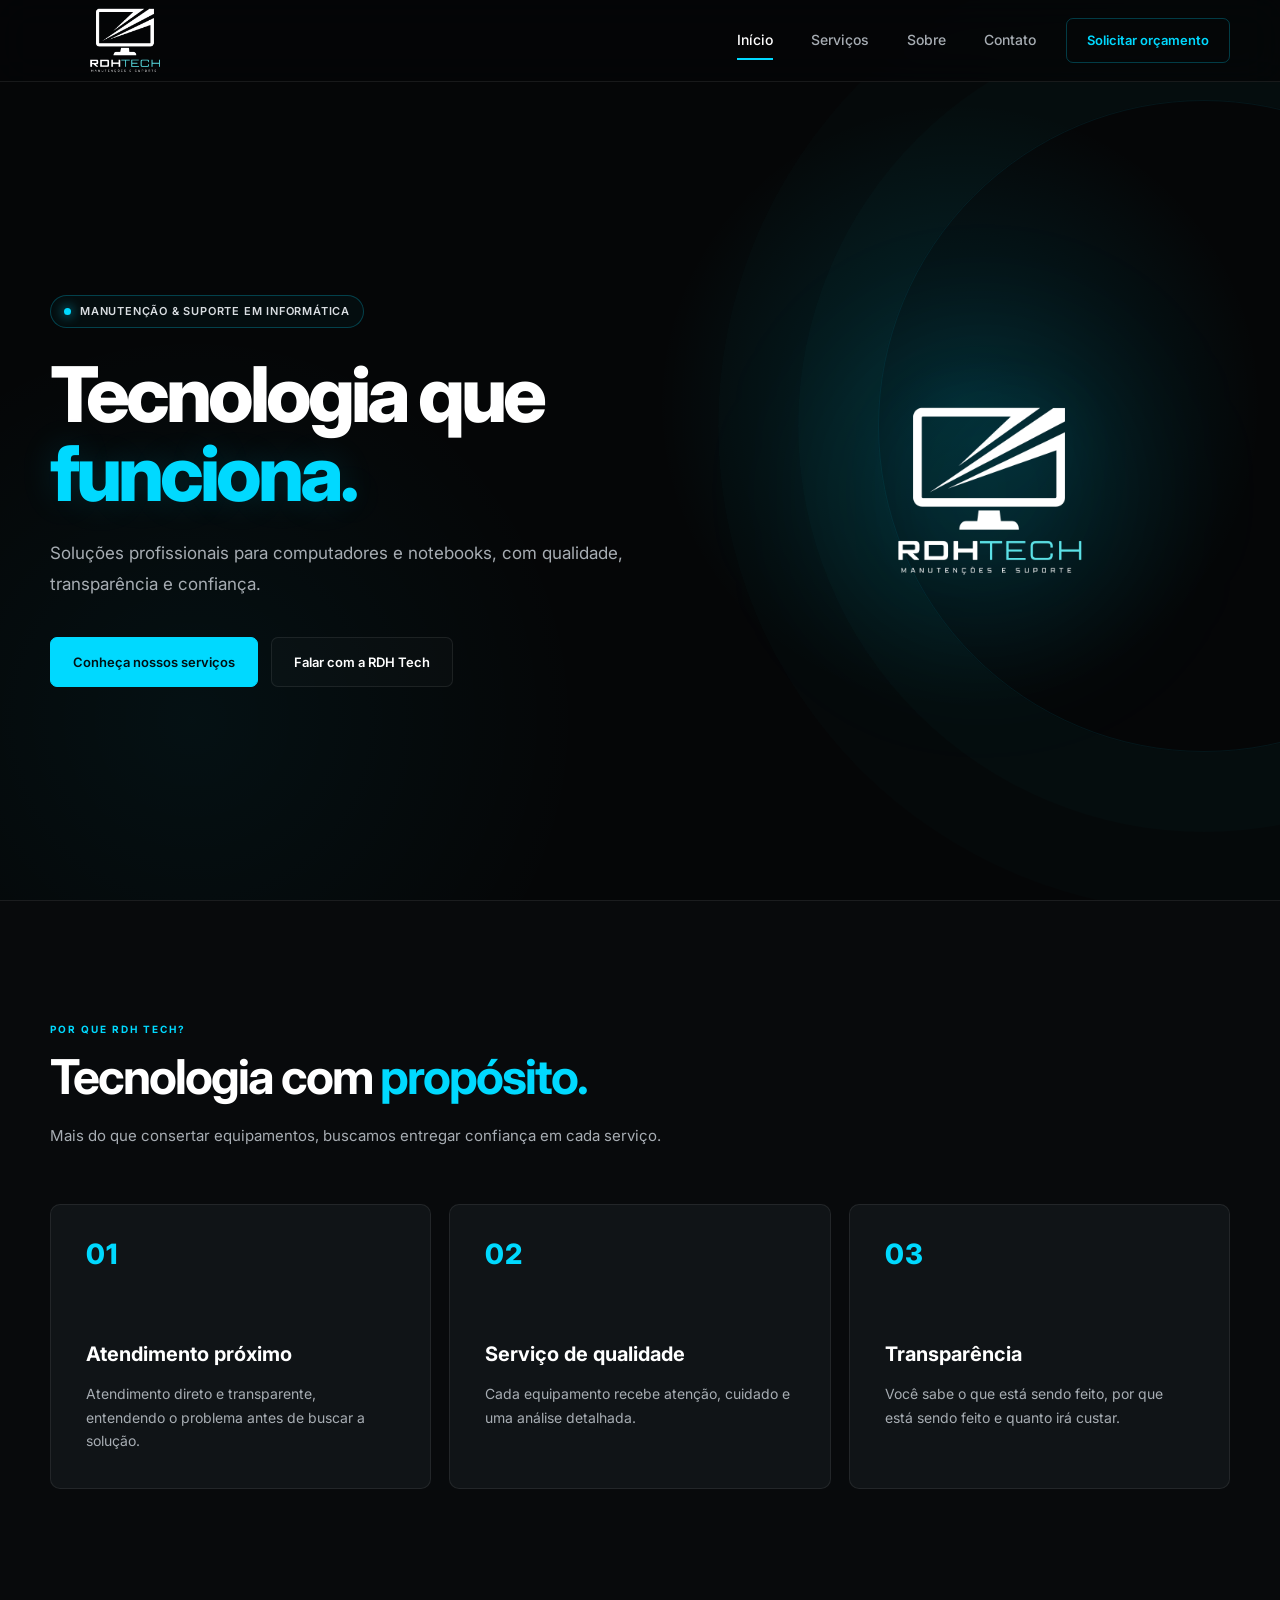
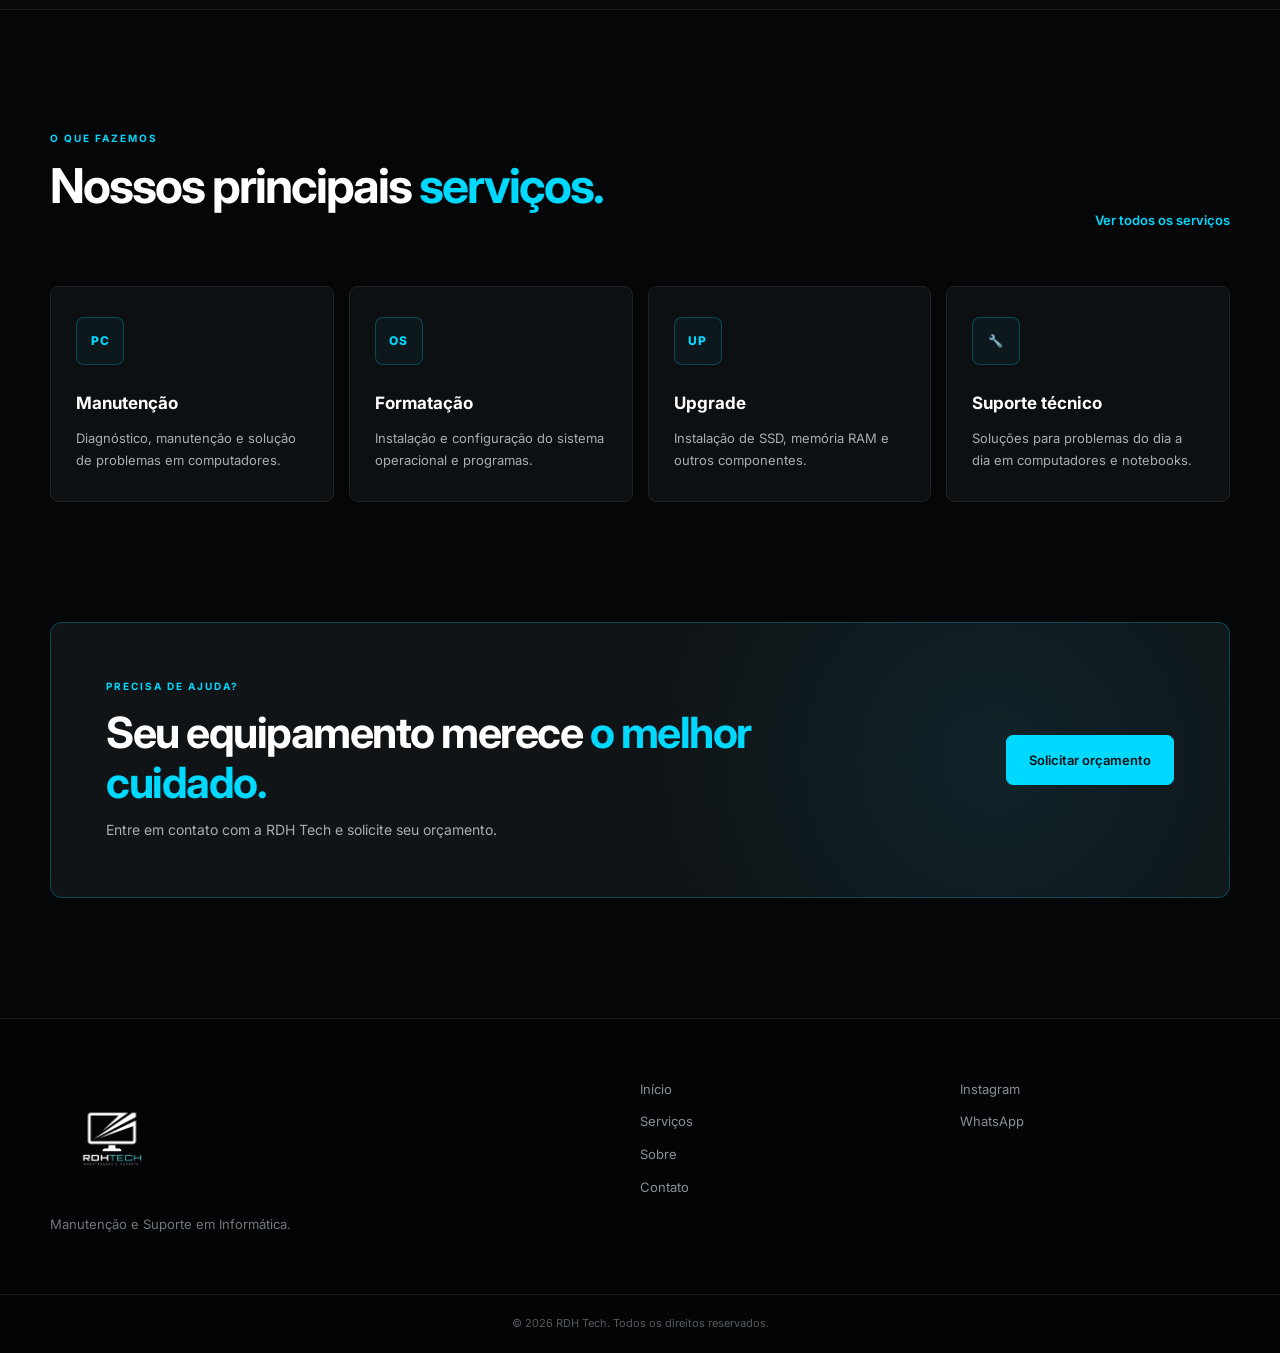
==== commit 9ef454b1: "atualizaçao" ====
--- a/index.html
+++ b/index.html
@@ -274,7 +274,7 @@
                         href="paginas/servicos.html"
                         class="text-link">
 
-                        Ver todos os serviços →
+                        Ver todos os serviços 
 
                     </a>
 
@@ -399,8 +399,6 @@
 
                         Solicitar orçamento
 
-                        <span>→</span>
-
                     </a>
 
                 </div>
--- a/css/style.css
+++ b/css/style.css
@@ -775,16 +775,12 @@
 
 
 .feature-number {
-
     margin-bottom: 70px;
-
     color: var(--cyan);
-
-    font-size: 12px;
-
-    font-weight: 700;
-
+    font-size: 28px;
+    font-weight: 800;
     letter-spacing: 1px;
+    line-height: 1;
 }
 
 
@@ -1642,19 +1638,13 @@
 
 
 .essence-number {
-
     display: block;
-
     margin-bottom: 70px;
-
     color: var(--cyan);
-
-    font-size: 11px;
-
-    font-weight: 700;
-
+    font-size: 28px;
+    font-weight: 800;
     letter-spacing: 1px;
-
+    line-height: 1;
 }
 
 
@@ -2330,19 +2320,13 @@
 
 
 .faq-card > span {
-
     display: block;
-
     margin-bottom: 50px;
-
     color: var(--cyan);
-
-    font-size: 10px;
-
-    font-weight: 700;
-
+    font-size: 28px;
+    font-weight: 800;
     letter-spacing: 1px;
-
+    line-height: 1;
 }
 
 
@@ -2797,12 +2781,10 @@
 
 .service-index {
     color: var(--cyan);
-
-    font-size: 11px;
-
-    font-weight: 700;
-
+    font-size: 28px;
+    font-weight: 800;
     letter-spacing: 1px;
+    line-height: 1;
 }
 
 
@@ -3039,16 +3021,12 @@
 
 .process-section .process-number {
     display: block;
-
     margin-bottom: 55px;
-
     color: var(--cyan);
-
-    font-size: 11px;
-
-    font-weight: 700;
-
+    font-size: 28px;
+    font-weight: 800;
     letter-spacing: 1px;
+    line-height: 1;
 }
 
 
@@ -3234,4 +3212,26 @@
         height: 46px;
     }
 
+}
+/* Ícones de contato */
+.contact-icon {
+    width: 55px;
+    height: 55px;
+    display: flex;
+    align-items: center;
+    justify-content: center;
+    flex-shrink: 0;
+}
+
+.contact-icon img {
+    width: 45px;
+    height: 45px;
+    object-fit: contain;
+    display: block;
+}
+.location-icon img {
+    width: 24px;
+    height: 24px;
+    object-fit: contain;
+    display: block;
 }
